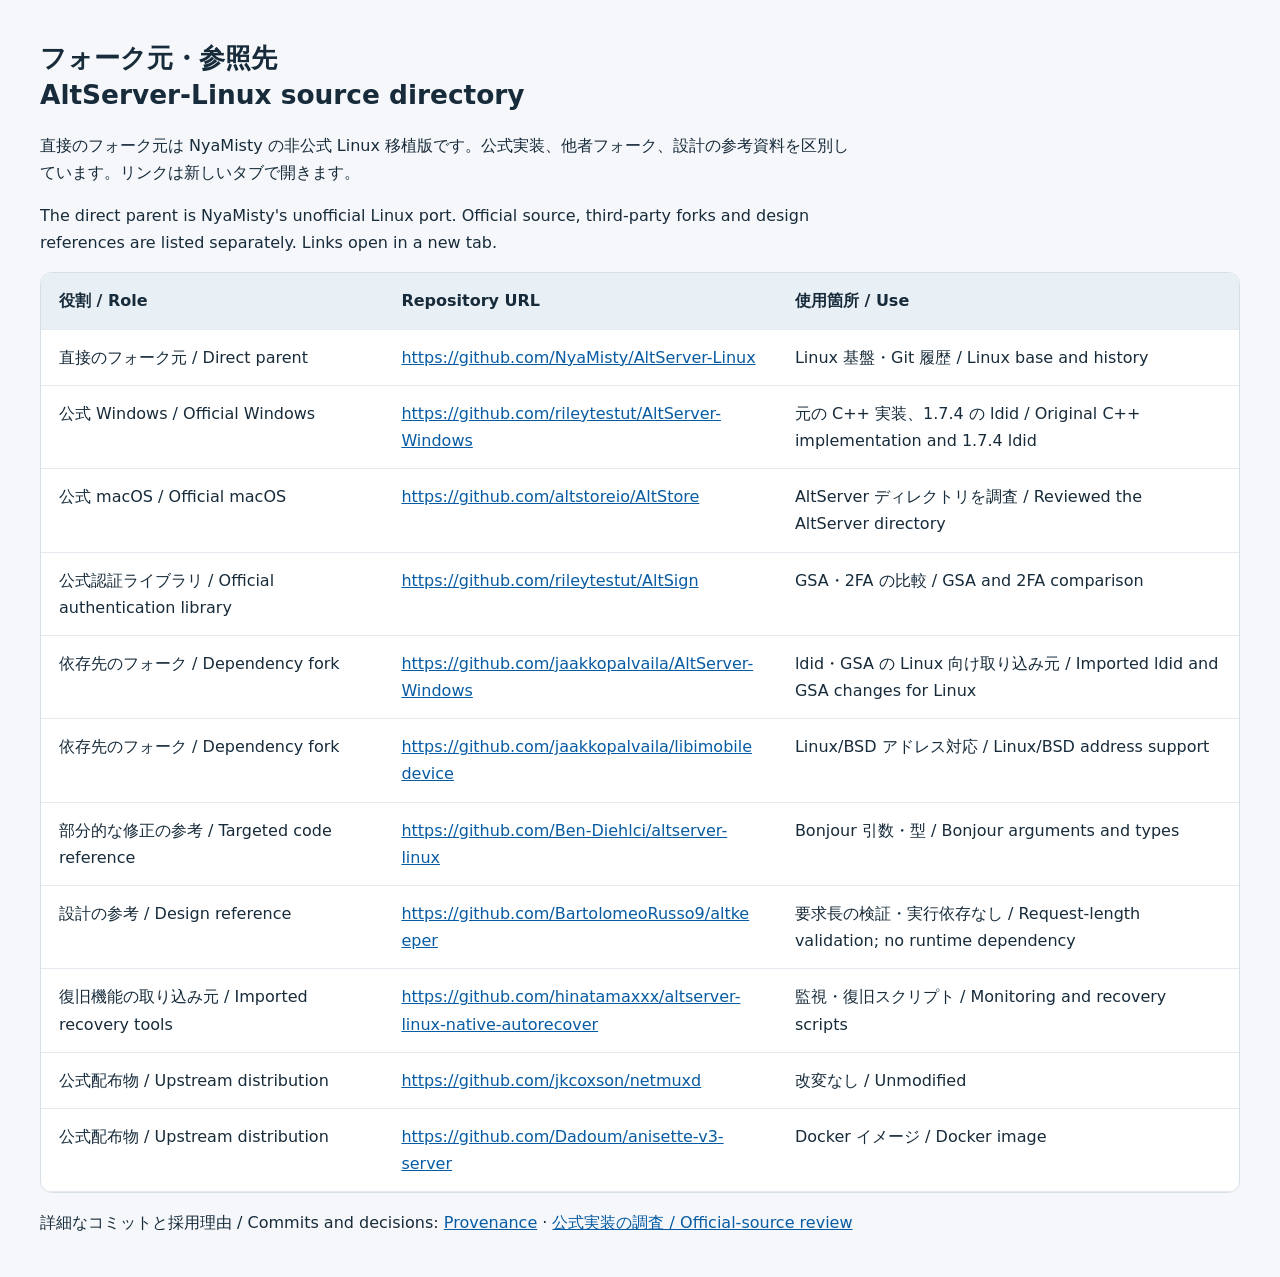
==== docs/sources.html @ 51e994c5 "Clarify fork provenance and review current official AltServer sources" ====
<!doctype html>
<html lang="ja"><meta charset="utf-8"><meta name="viewport" content="width=device-width,initial-scale=1">
<title>AltServer-Linux — フォーク元・参照先 / Source directory</title>
<style>
body{font:16px/1.7 system-ui,sans-serif;color:#172b3a;background:#f5f7fa;max-width:1200px;margin:40px auto;padding:0 24px}
h1{font-size:1.65rem;line-height:1.4}p{max-width:80ch}.table{overflow-x:auto;background:white;border:1px solid #d8e0e7;border-radius:12px}
table{border-collapse:collapse;width:100%}th,td{text-align:left;padding:14px 18px;border-bottom:1px solid #e5eaf0;vertical-align:top}th{background:#e8eff5}a{color:#075ba3;overflow-wrap:anywhere}a:focus-visible{outline:3px solid #bf6800;outline-offset:3px}td:first-child{min-width:180px}
</style>
<main><h1>フォーク元・参照先<br><span lang="en">AltServer-Linux source directory</span></h1>
<p>直接のフォーク元は NyaMisty の非公式 Linux 移植版です。公式実装、他者フォーク、設計の参考資料を区別しています。リンクは新しいタブで開きます。</p>
<p lang="en">The direct parent is NyaMisty's unofficial Linux port. Official source, third-party forks and design references are listed separately. Links open in a new tab.</p>
<div class="table"><table><thead><tr><th scope="col">役割 / Role</th><th scope="col">Repository URL</th><th scope="col">使用箇所 / Use</th></tr></thead><tbody>
<tr><td>直接のフォーク元 / Direct parent</td><td><a href="https://github.com/NyaMisty/AltServer-Linux" target="_blank" rel="noopener noreferrer">https://github.com/NyaMisty/AltServer-Linux</a></td><td>Linux 基盤・Git 履歴 / Linux base and history</td></tr>
<tr><td>公式 Windows / Official Windows</td><td><a href="https://github.com/rileytestut/AltServer-Windows" target="_blank" rel="noopener noreferrer">https://github.com/rileytestut/AltServer-Windows</a></td><td>元の C++ 実装、1.7.4 の ldid / Original C++ implementation and 1.7.4 ldid</td></tr>
<tr><td>公式 macOS / Official macOS</td><td><a href="https://github.com/altstoreio/AltStore" target="_blank" rel="noopener noreferrer">https://github.com/altstoreio/AltStore</a></td><td>AltServer ディレクトリを調査 / Reviewed the AltServer directory</td></tr>
<tr><td>公式認証ライブラリ / Official authentication library</td><td><a href="https://github.com/rileytestut/AltSign" target="_blank" rel="noopener noreferrer">https://github.com/rileytestut/AltSign</a></td><td>GSA・2FA の比較 / GSA and 2FA comparison</td></tr>
<tr><td>依存先のフォーク / Dependency fork</td><td><a href="https://github.com/jaakkopalvaila/AltServer-Windows" target="_blank" rel="noopener noreferrer">https://github.com/jaakkopalvaila/AltServer-Windows</a></td><td>ldid・GSA の Linux 向け取り込み元 / Imported ldid and GSA changes for Linux</td></tr>
<tr><td>依存先のフォーク / Dependency fork</td><td><a href="https://github.com/jaakkopalvaila/libimobiledevice" target="_blank" rel="noopener noreferrer">https://github.com/jaakkopalvaila/libimobiledevice</a></td><td>Linux/BSD アドレス対応 / Linux/BSD address support</td></tr>
<tr><td>部分的な修正の参考 / Targeted code reference</td><td><a href="https://github.com/Ben-Diehlci/altserver-linux" target="_blank" rel="noopener noreferrer">https://github.com/Ben-Diehlci/altserver-linux</a></td><td>Bonjour 引数・型 / Bonjour arguments and types</td></tr>
<tr><td>設計の参考 / Design reference</td><td><a href="https://github.com/BartolomeoRusso9/altkeeper" target="_blank" rel="noopener noreferrer">https://github.com/BartolomeoRusso9/altkeeper</a></td><td>要求長の検証・実行依存なし / Request-length validation; no runtime dependency</td></tr>
<tr><td>復旧機能の取り込み元 / Imported recovery tools</td><td><a href="https://github.com/hinatamaxxx/altserver-linux-native-autorecover" target="_blank" rel="noopener noreferrer">https://github.com/hinatamaxxx/altserver-linux-native-autorecover</a></td><td>監視・復旧スクリプト / Monitoring and recovery scripts</td></tr>
<tr><td>公式配布物 / Upstream distribution</td><td><a href="https://github.com/jkcoxson/netmuxd" target="_blank" rel="noopener noreferrer">https://github.com/jkcoxson/netmuxd</a></td><td>改変なし / Unmodified</td></tr>
<tr><td>公式配布物 / Upstream distribution</td><td><a href="https://github.com/Dadoum/anisette-v3-server" target="_blank" rel="noopener noreferrer">https://github.com/Dadoum/anisette-v3-server</a></td><td>Docker イメージ / Docker image</td></tr>
</tbody></table></div>
<p>詳細なコミットと採用理由 / Commits and decisions:
<a href="https://github.com/hinatamaxxx/AltServer-Linux/blob/new/docs/provenance.md" target="_blank" rel="noopener noreferrer">Provenance</a> ·
<a href="https://github.com/hinatamaxxx/AltServer-Linux/blob/new/docs/upstream-review.md" target="_blank" rel="noopener noreferrer">公式実装の調査 / Official-source review</a></p>
</main></html>
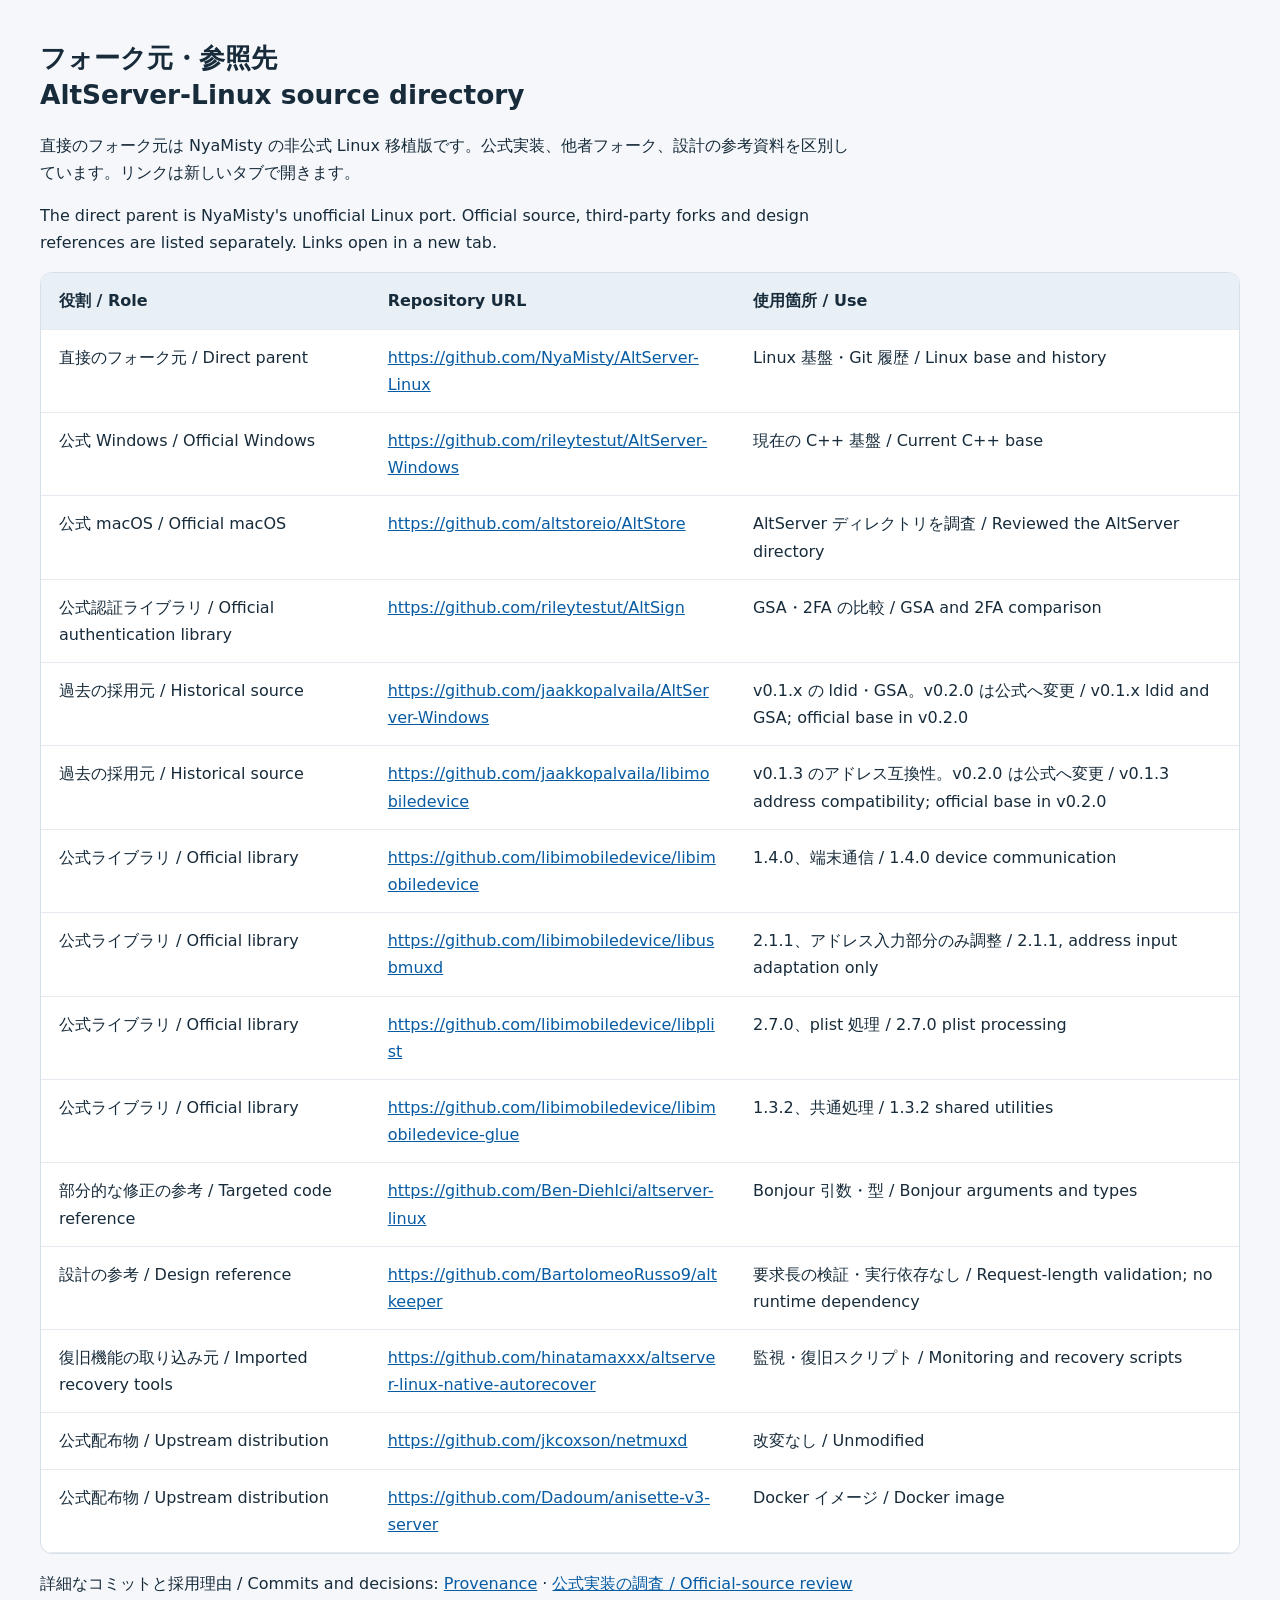
==== commit 5b4f0e44: "Document official sources modernization and maintenance after bilingual review" ====
--- a/docs/sources.html
+++ b/docs/sources.html
@@ -11,11 +11,15 @@
 <p lang="en">The direct parent is NyaMisty's unofficial Linux port. Official source, third-party forks and design references are listed separately. Links open in a new tab.</p>
 <div class="table"><table><thead><tr><th scope="col">役割 / Role</th><th scope="col">Repository URL</th><th scope="col">使用箇所 / Use</th></tr></thead><tbody>
 <tr><td>直接のフォーク元 / Direct parent</td><td><a href="https://github.com/NyaMisty/AltServer-Linux" target="_blank" rel="noopener noreferrer">https://github.com/NyaMisty/AltServer-Linux</a></td><td>Linux 基盤・Git 履歴 / Linux base and history</td></tr>
-<tr><td>公式 Windows / Official Windows</td><td><a href="https://github.com/rileytestut/AltServer-Windows" target="_blank" rel="noopener noreferrer">https://github.com/rileytestut/AltServer-Windows</a></td><td>元の C++ 実装、1.7.4 の ldid / Original C++ implementation and 1.7.4 ldid</td></tr>
+<tr><td>公式 Windows / Official Windows</td><td><a href="https://github.com/rileytestut/AltServer-Windows" target="_blank" rel="noopener noreferrer">https://github.com/rileytestut/AltServer-Windows</a></td><td>現在の C++ 基盤 / Current C++ base</td></tr>
 <tr><td>公式 macOS / Official macOS</td><td><a href="https://github.com/altstoreio/AltStore" target="_blank" rel="noopener noreferrer">https://github.com/altstoreio/AltStore</a></td><td>AltServer ディレクトリを調査 / Reviewed the AltServer directory</td></tr>
 <tr><td>公式認証ライブラリ / Official authentication library</td><td><a href="https://github.com/rileytestut/AltSign" target="_blank" rel="noopener noreferrer">https://github.com/rileytestut/AltSign</a></td><td>GSA・2FA の比較 / GSA and 2FA comparison</td></tr>
-<tr><td>依存先のフォーク / Dependency fork</td><td><a href="https://github.com/jaakkopalvaila/AltServer-Windows" target="_blank" rel="noopener noreferrer">https://github.com/jaakkopalvaila/AltServer-Windows</a></td><td>ldid・GSA の Linux 向け取り込み元 / Imported ldid and GSA changes for Linux</td></tr>
-<tr><td>依存先のフォーク / Dependency fork</td><td><a href="https://github.com/jaakkopalvaila/libimobiledevice" target="_blank" rel="noopener noreferrer">https://github.com/jaakkopalvaila/libimobiledevice</a></td><td>Linux/BSD アドレス対応 / Linux/BSD address support</td></tr>
+<tr><td>過去の採用元 / Historical source</td><td><a href="https://github.com/jaakkopalvaila/AltServer-Windows" target="_blank" rel="noopener noreferrer">https://github.com/jaakkopalvaila/AltServer-Windows</a></td><td>v0.1.x の ldid・GSA。v0.2.0 は公式へ変更 / v0.1.x ldid and GSA; official base in v0.2.0</td></tr>
+<tr><td>過去の採用元 / Historical source</td><td><a href="https://github.com/jaakkopalvaila/libimobiledevice" target="_blank" rel="noopener noreferrer">https://github.com/jaakkopalvaila/libimobiledevice</a></td><td>v0.1.3 のアドレス互換性。v0.2.0 は公式へ変更 / v0.1.3 address compatibility; official base in v0.2.0</td></tr>
+<tr><td>公式ライブラリ / Official library</td><td><a href="https://github.com/libimobiledevice/libimobiledevice" target="_blank" rel="noopener noreferrer">https://github.com/libimobiledevice/libimobiledevice</a></td><td>1.4.0、端末通信 / 1.4.0 device communication</td></tr>
+<tr><td>公式ライブラリ / Official library</td><td><a href="https://github.com/libimobiledevice/libusbmuxd" target="_blank" rel="noopener noreferrer">https://github.com/libimobiledevice/libusbmuxd</a></td><td>2.1.1、アドレス入力部分のみ調整 / 2.1.1, address input adaptation only</td></tr>
+<tr><td>公式ライブラリ / Official library</td><td><a href="https://github.com/libimobiledevice/libplist" target="_blank" rel="noopener noreferrer">https://github.com/libimobiledevice/libplist</a></td><td>2.7.0、plist 処理 / 2.7.0 plist processing</td></tr>
+<tr><td>公式ライブラリ / Official library</td><td><a href="https://github.com/libimobiledevice/libimobiledevice-glue" target="_blank" rel="noopener noreferrer">https://github.com/libimobiledevice/libimobiledevice-glue</a></td><td>1.3.2、共通処理 / 1.3.2 shared utilities</td></tr>
 <tr><td>部分的な修正の参考 / Targeted code reference</td><td><a href="https://github.com/Ben-Diehlci/altserver-linux" target="_blank" rel="noopener noreferrer">https://github.com/Ben-Diehlci/altserver-linux</a></td><td>Bonjour 引数・型 / Bonjour arguments and types</td></tr>
 <tr><td>設計の参考 / Design reference</td><td><a href="https://github.com/BartolomeoRusso9/altkeeper" target="_blank" rel="noopener noreferrer">https://github.com/BartolomeoRusso9/altkeeper</a></td><td>要求長の検証・実行依存なし / Request-length validation; no runtime dependency</td></tr>
 <tr><td>復旧機能の取り込み元 / Imported recovery tools</td><td><a href="https://github.com/hinatamaxxx/altserver-linux-native-autorecover" target="_blank" rel="noopener noreferrer">https://github.com/hinatamaxxx/altserver-linux-native-autorecover</a></td><td>監視・復旧スクリプト / Monitoring and recovery scripts</td></tr>
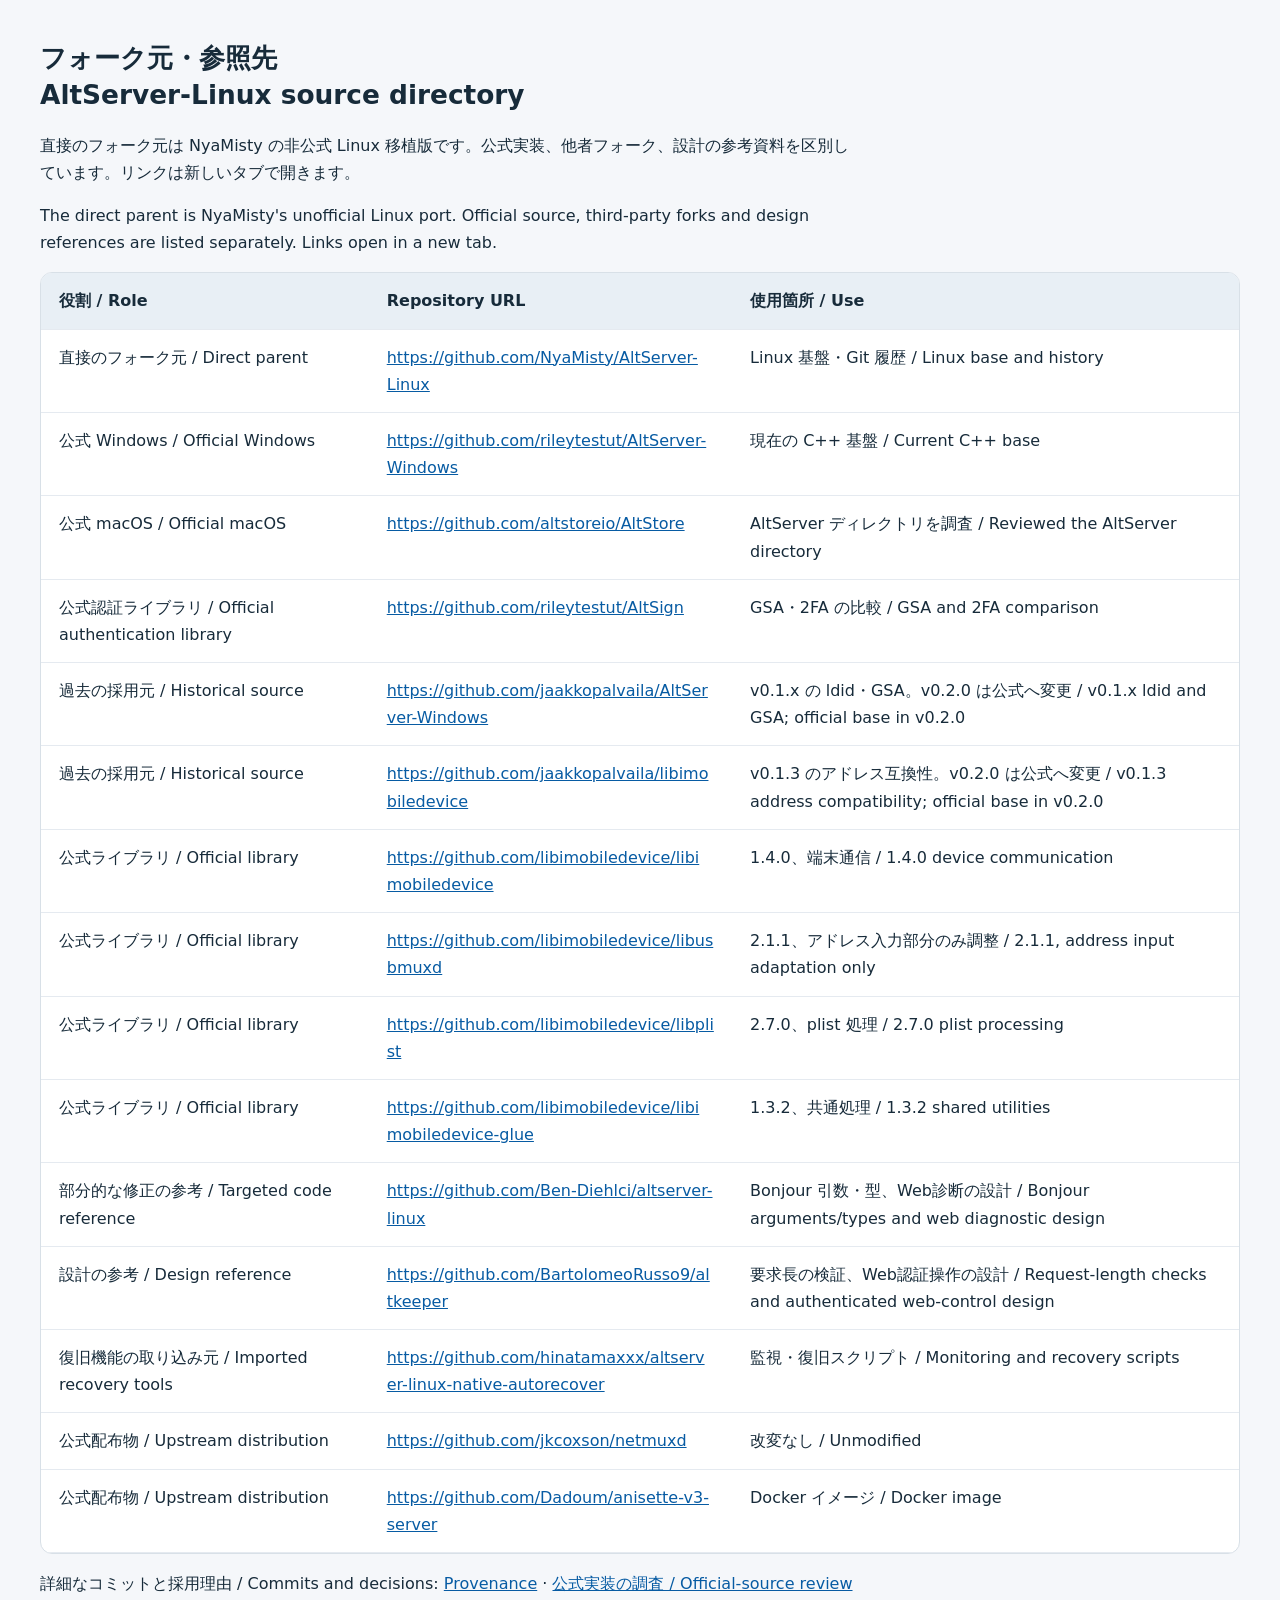
==== commit 6b43a44f: "Add optional authenticated web console for status and recovery" ====
--- a/docs/sources.html
+++ b/docs/sources.html
@@ -20,8 +20,8 @@
 <tr><td>公式ライブラリ / Official library</td><td><a href="https://github.com/libimobiledevice/libusbmuxd" target="_blank" rel="noopener noreferrer">https://github.com/libimobiledevice/libusbmuxd</a></td><td>2.1.1、アドレス入力部分のみ調整 / 2.1.1, address input adaptation only</td></tr>
 <tr><td>公式ライブラリ / Official library</td><td><a href="https://github.com/libimobiledevice/libplist" target="_blank" rel="noopener noreferrer">https://github.com/libimobiledevice/libplist</a></td><td>2.7.0、plist 処理 / 2.7.0 plist processing</td></tr>
 <tr><td>公式ライブラリ / Official library</td><td><a href="https://github.com/libimobiledevice/libimobiledevice-glue" target="_blank" rel="noopener noreferrer">https://github.com/libimobiledevice/libimobiledevice-glue</a></td><td>1.3.2、共通処理 / 1.3.2 shared utilities</td></tr>
-<tr><td>部分的な修正の参考 / Targeted code reference</td><td><a href="https://github.com/Ben-Diehlci/altserver-linux" target="_blank" rel="noopener noreferrer">https://github.com/Ben-Diehlci/altserver-linux</a></td><td>Bonjour 引数・型 / Bonjour arguments and types</td></tr>
-<tr><td>設計の参考 / Design reference</td><td><a href="https://github.com/BartolomeoRusso9/altkeeper" target="_blank" rel="noopener noreferrer">https://github.com/BartolomeoRusso9/altkeeper</a></td><td>要求長の検証・実行依存なし / Request-length validation; no runtime dependency</td></tr>
+<tr><td>部分的な修正の参考 / Targeted code reference</td><td><a href="https://github.com/Ben-Diehlci/altserver-linux" target="_blank" rel="noopener noreferrer">https://github.com/Ben-Diehlci/altserver-linux</a></td><td>Bonjour 引数・型、Web診断の設計 / Bonjour arguments/types and web diagnostic design</td></tr>
+<tr><td>設計の参考 / Design reference</td><td><a href="https://github.com/BartolomeoRusso9/altkeeper" target="_blank" rel="noopener noreferrer">https://github.com/BartolomeoRusso9/altkeeper</a></td><td>要求長の検証、Web認証操作の設計 / Request-length checks and authenticated web-control design</td></tr>
 <tr><td>復旧機能の取り込み元 / Imported recovery tools</td><td><a href="https://github.com/hinatamaxxx/altserver-linux-native-autorecover" target="_blank" rel="noopener noreferrer">https://github.com/hinatamaxxx/altserver-linux-native-autorecover</a></td><td>監視・復旧スクリプト / Monitoring and recovery scripts</td></tr>
 <tr><td>公式配布物 / Upstream distribution</td><td><a href="https://github.com/jkcoxson/netmuxd" target="_blank" rel="noopener noreferrer">https://github.com/jkcoxson/netmuxd</a></td><td>改変なし / Unmodified</td></tr>
 <tr><td>公式配布物 / Upstream distribution</td><td><a href="https://github.com/Dadoum/anisette-v3-server" target="_blank" rel="noopener noreferrer">https://github.com/Dadoum/anisette-v3-server</a></td><td>Docker イメージ / Docker image</td></tr>
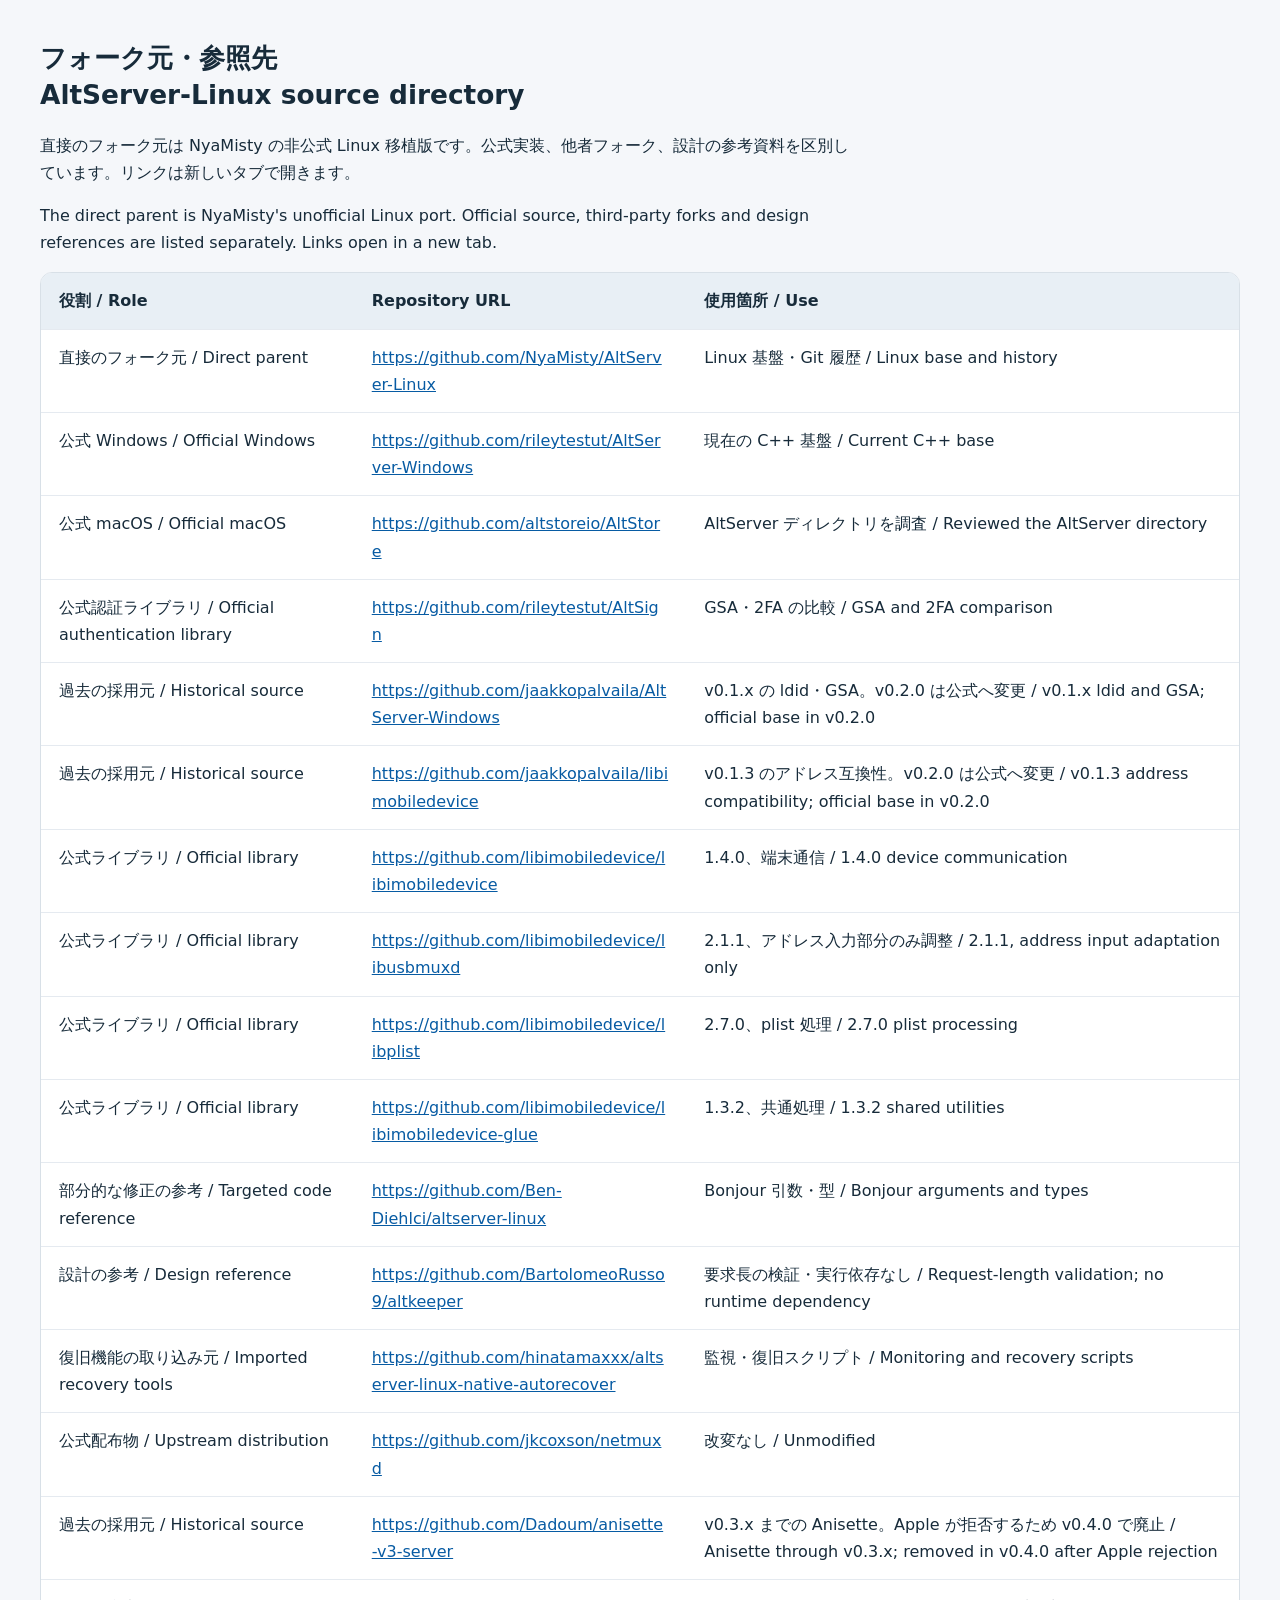
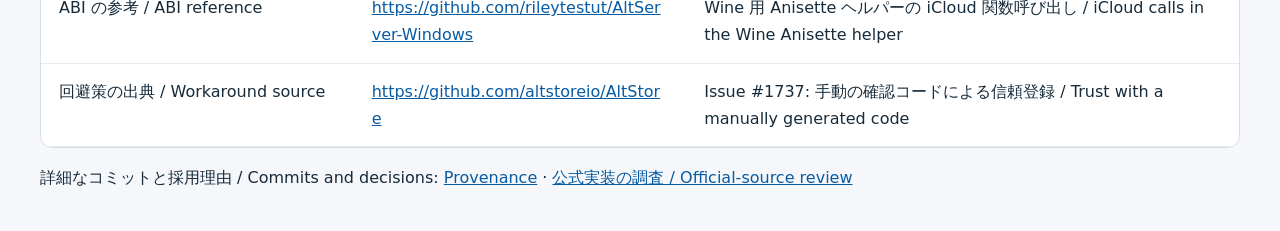
==== commit f82300dc: "Replace rejected Android anisette with local Wine iCloud anisette Apple now rejects anisette-v3-serv" ====
--- a/docs/sources.html
+++ b/docs/sources.html
@@ -20,11 +20,13 @@
 <tr><td>公式ライブラリ / Official library</td><td><a href="https://github.com/libimobiledevice/libusbmuxd" target="_blank" rel="noopener noreferrer">https://github.com/libimobiledevice/libusbmuxd</a></td><td>2.1.1、アドレス入力部分のみ調整 / 2.1.1, address input adaptation only</td></tr>
 <tr><td>公式ライブラリ / Official library</td><td><a href="https://github.com/libimobiledevice/libplist" target="_blank" rel="noopener noreferrer">https://github.com/libimobiledevice/libplist</a></td><td>2.7.0、plist 処理 / 2.7.0 plist processing</td></tr>
 <tr><td>公式ライブラリ / Official library</td><td><a href="https://github.com/libimobiledevice/libimobiledevice-glue" target="_blank" rel="noopener noreferrer">https://github.com/libimobiledevice/libimobiledevice-glue</a></td><td>1.3.2、共通処理 / 1.3.2 shared utilities</td></tr>
-<tr><td>部分的な修正の参考 / Targeted code reference</td><td><a href="https://github.com/Ben-Diehlci/altserver-linux" target="_blank" rel="noopener noreferrer">https://github.com/Ben-Diehlci/altserver-linux</a></td><td>Bonjour 引数・型、Web診断の設計 / Bonjour arguments/types and web diagnostic design</td></tr>
-<tr><td>設計の参考 / Design reference</td><td><a href="https://github.com/BartolomeoRusso9/altkeeper" target="_blank" rel="noopener noreferrer">https://github.com/BartolomeoRusso9/altkeeper</a></td><td>要求長の検証、Web認証操作の設計 / Request-length checks and authenticated web-control design</td></tr>
+<tr><td>部分的な修正の参考 / Targeted code reference</td><td><a href="https://github.com/Ben-Diehlci/altserver-linux" target="_blank" rel="noopener noreferrer">https://github.com/Ben-Diehlci/altserver-linux</a></td><td>Bonjour 引数・型 / Bonjour arguments and types</td></tr>
+<tr><td>設計の参考 / Design reference</td><td><a href="https://github.com/BartolomeoRusso9/altkeeper" target="_blank" rel="noopener noreferrer">https://github.com/BartolomeoRusso9/altkeeper</a></td><td>要求長の検証・実行依存なし / Request-length validation; no runtime dependency</td></tr>
 <tr><td>復旧機能の取り込み元 / Imported recovery tools</td><td><a href="https://github.com/hinatamaxxx/altserver-linux-native-autorecover" target="_blank" rel="noopener noreferrer">https://github.com/hinatamaxxx/altserver-linux-native-autorecover</a></td><td>監視・復旧スクリプト / Monitoring and recovery scripts</td></tr>
 <tr><td>公式配布物 / Upstream distribution</td><td><a href="https://github.com/jkcoxson/netmuxd" target="_blank" rel="noopener noreferrer">https://github.com/jkcoxson/netmuxd</a></td><td>改変なし / Unmodified</td></tr>
-<tr><td>公式配布物 / Upstream distribution</td><td><a href="https://github.com/Dadoum/anisette-v3-server" target="_blank" rel="noopener noreferrer">https://github.com/Dadoum/anisette-v3-server</a></td><td>Docker イメージ / Docker image</td></tr>
+<tr><td>過去の採用元 / Historical source</td><td><a href="https://github.com/Dadoum/anisette-v3-server" target="_blank" rel="noopener noreferrer">https://github.com/Dadoum/anisette-v3-server</a></td><td>v0.3.x までの Anisette。Apple が拒否するため v0.4.0 で廃止 / Anisette through v0.3.x; removed in v0.4.0 after Apple rejection</td></tr>
+<tr><td>ABI の参考 / ABI reference</td><td><a href="https://github.com/rileytestut/AltServer-Windows" target="_blank" rel="noopener noreferrer">https://github.com/rileytestut/AltServer-Windows</a></td><td>Wine 用 Anisette ヘルパーの iCloud 関数呼び出し / iCloud calls in the Wine Anisette helper</td></tr>
+<tr><td>回避策の出典 / Workaround source</td><td><a href="https://github.com/altstoreio/AltStore" target="_blank" rel="noopener noreferrer">https://github.com/altstoreio/AltStore</a></td><td>Issue #1737: 手動の確認コードによる信頼登録 / Trust with a manually generated code</td></tr>
 </tbody></table></div>
 <p>詳細なコミットと採用理由 / Commits and decisions:
 <a href="https://github.com/hinatamaxxx/AltServer-Linux/blob/new/docs/provenance.md" target="_blank" rel="noopener noreferrer">Provenance</a> ·
